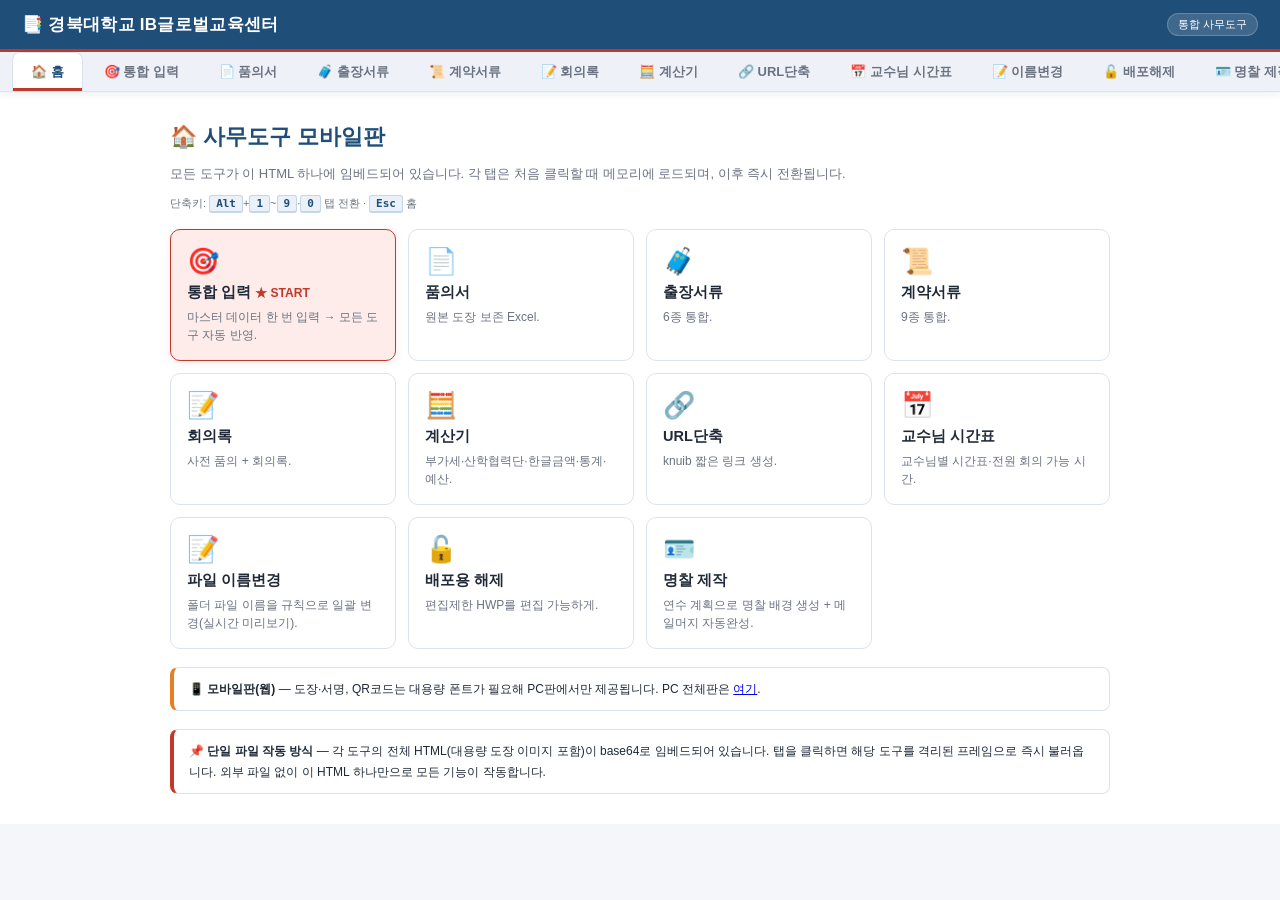
==== index.html @ 20776195 "IB센터 사무도구 웹판 - PWA(모바일) + PC 전체판" ====
<!DOCTYPE html>
<html lang="ko">
<head>
<meta charset="UTF-8">
<meta name="viewport" content="width=device-width, initial-scale=1, viewport-fit=cover">
<meta name="theme-color" content="#1f4e79">
<meta name="apple-mobile-web-app-capable" content="yes">
<meta name="mobile-web-app-capable" content="yes">
<meta name="apple-mobile-web-app-status-bar-style" content="default">
<meta name="apple-mobile-web-app-title" content="IB센터">
<link rel="manifest" href="manifest.webmanifest">
<link rel="apple-touch-icon" href="icon-180.png">
<link rel="icon" href="icon-192.png">
<title>경북대학교 IB글로벌교육센터 · 사무도구 모바일판</title>
<style>
  :root{
    --bg:#f4f6fa; --card:#fff; --line:#dde3ec; --ink:#1f2937;
    --muted:#6b7280; --accent:#1f4e79; --accent-soft:#eaf1f9;
    --brand:#c0392b; --brand-soft:#fdecea;   /* 경북대 크림슨 브랜드 포인트 */
    --ok:#2e7d32; --warn:#e67e22; --danger:#c0392b;
    --font-ui:"KoPub돋움체 Medium","KoPubWorld돋움체 Medium","맑은 고딕","Malgun Gothic",-apple-system,sans-serif;
  }
  *{box-sizing:border-box}
  html,body{margin:0}
  /* 반응형 연속 스크롤: 페이지 전체가 하나의 흐름으로 스크롤(내부 iframe 스크롤바 없음) */
  body{font-family:var(--font-ui);
       background:var(--bg);color:var(--ink);min-height:100vh;-webkit-font-smoothing:antialiased}
  header{background:var(--accent);color:#fff;padding:13px 22px;
         display:flex;align-items:center;gap:12px;flex-wrap:wrap;
         box-shadow:0 2px 10px rgba(31,78,121,.18);border-bottom:3px solid var(--brand);z-index:10}
  header h1{margin:0;font-size:17px;font-weight:700;letter-spacing:.3px}
  header .spacer{flex:1}
  header .badge{background:rgba(255,255,255,.15);padding:3px 10px;border-radius:12px;
       font-size:11px;font-weight:500;border:1px solid rgba(255,255,255,.2)}

  .tabs{display:flex;background:#eef2f8;border-bottom:1px solid var(--line);
        padding:0 12px;gap:2px;overflow-x:auto;-webkit-overflow-scrolling:touch;
        position:sticky;top:0;z-index:30;box-shadow:0 3px 8px rgba(31,78,121,.08)}
  .tab{padding:10px 18px;background:transparent;border:none;cursor:pointer;
       font-size:13px;font-weight:600;color:var(--muted);font-family:inherit;
       border-top-left-radius:8px;border-top-right-radius:8px;
       border:1px solid transparent;border-bottom:none;
       transition:background .15s,color .15s;white-space:nowrap}
  .tab:hover{background:rgba(255,255,255,.7);color:var(--accent)}
  .tab.active{background:#fff;color:var(--accent);border-color:var(--line);
       box-shadow:inset 0 -3px 0 var(--brand)}
  .tab:focus-visible{outline:2px solid var(--brand);outline-offset:-2px}

  .host-wrap{background:#fff}
  .tool-host{display:none}
  .tool-host.active{display:block}
  /* iframe 높이는 자식 콘텐츠 높이에 맞춰 JS가 동적으로 설정 → 내부 스크롤바 없이 페이지가 통째로 스크롤 */
  .tool-host iframe{width:100%;height:70vh;min-height:240px;border:none;background:#fff;display:block}
  .home-pane{padding:30px;max-width:1000px;margin:0 auto}
  .home-pane h2{font-size:22px;color:var(--accent);margin:0 0 12px}
  .home-pane .grid{display:grid;grid-template-columns:repeat(auto-fill,minmax(200px,1fr));gap:12px;margin-top:18px}
  .home-pane .card{background:#fff;border:1px solid var(--line);border-radius:10px;
       padding:16px;text-align:left;cursor:pointer;
       transition:border-color .15s,box-shadow .15s,transform .15s;
       display:flex;flex-direction:column;min-height:112px}
  .home-pane .card:hover{border-color:var(--brand);box-shadow:0 4px 14px rgba(31,78,121,.13);transform:translateY(-2px)}
  .home-pane .card:focus-visible{outline:2px solid var(--brand);outline-offset:2px}
  .home-pane .card h3{margin:0 0 6px;font-size:14.5px;font-weight:700;color:var(--ink)}
  .home-pane .card p{margin:0;font-size:12px;color:var(--muted);line-height:1.5;flex:1}
  .home-pane .card .ico-big{font-size:26px;margin-bottom:6px;display:block}
  .home-pane .card.featured{border-color:var(--brand);background:var(--brand-soft);
       box-shadow:0 2px 8px rgba(192,57,43,.10)}
  .home-pane .info{background:#fff;border:1px solid var(--line);border-left:4px solid var(--brand);
       padding:11px 15px;border-radius:8px;font-size:12px;line-height:1.7;margin-top:18px}

  .loading{padding:40px;text-align:center;color:var(--muted);font-size:13px}
  .loading-spinner{display:inline-block;width:24px;height:24px;
       border:3px solid var(--accent-soft);border-top-color:var(--accent);
       border-radius:50%;animation:spin 1s linear infinite;vertical-align:middle;margin-right:8px}
  @keyframes spin{to{transform:rotate(360deg)}}

  kbd{background:#eaf1f9;color:#1f4e79;padding:1px 6px;border-radius:3px;
       font-size:11px;font-family:Consolas,monospace;font-weight:600;
       border:1px solid #c5d6e6;border-bottom-width:2px}

  /* === 모바일 반응형 (뷰포트 기반 자동 전환) === */
  @media (max-width:680px){
    header{padding:9px 12px}
    header h1{font-size:14px}
    header .badge{display:none}
    .tabs{padding:0 6px}
    .tab{padding:11px 12px;font-size:13px}
    .home-pane{padding:16px}
    .home-pane h2{font-size:18px}
    .home-pane .grid{grid-template-columns:1fr 1fr;gap:10px}
    .home-pane .card{padding:12px}
    .home-pane .card .ico-big{font-size:24px}
    .tool-host iframe{height:88vh}
  }
  @media (max-width:380px){
    .home-pane .grid{grid-template-columns:1fr}
  }
</style>
</head>
<body>
<div id="__jsWarn" style="background:#fdecea;color:#c0392b;border:2px solid #c0392b;border-radius:10px;margin:14px;padding:14px 16px;font-size:14px;font-weight:700;line-height:1.6">
  ❌ JavaScript가 실행되지 않았습니다 — 지금 화면은 브라우저가 아닌 '미리보기(뷰어)'입니다.<br>
  <span style="font-weight:500;font-size:12.5px">이 상태에서는 아이콘을 눌러도 도구가 열리지 않습니다. (아이폰: 카톡·파일 앱에서 바로 열면 미리보기로 열립니다 — 함께 보낸 '모바일진단.html' 안내를 확인하세요)</span>
</div>
<script>
document.getElementById('__jsWarn').style.display='none';
window.__errs=[];
window.addEventListener('error',function(e){
  window.__errs.push((e.message||'오류')+' @'+(e.filename||'')+':'+(e.lineno||''));
  var b=document.getElementById('__errBar');
  if(!b){b=document.createElement('div');b.id='__errBar';
    b.style.cssText='position:fixed;left:8px;right:8px;bottom:8px;z-index:9999;background:#c0392b;color:#fff;padding:10px 14px;border-radius:10px;font-size:12px;line-height:1.5;box-shadow:0 4px 14px rgba(0,0,0,.3)';
    document.body.appendChild(b);}
  b.textContent='⚠️ 스크립트 오류 '+window.__errs.length+'건: '+window.__errs[window.__errs.length-1];
});
</script>
<header>
  <h1>📑 경북대학교 IB글로벌교육센터</h1>
  <span class="spacer"></span>
  <span class="badge">통합 사무도구</span>
</header>

<nav class="tabs">
  <button class="tab active" data-tool="home" onclick="HUB.show('home')">🏠 홈</button>
  <button class="tab" data-tool="master" onclick="HUB.show('master')">🎯 통합 입력</button>
  <button class="tab" data-tool="pumuiseo" onclick="HUB.show('pumuiseo')">📄 품의서</button>
  
  
  <button class="tab" data-tool="biztrip" onclick="HUB.show('biztrip')">🧳 출장서류</button>
  <button class="tab" data-tool="contract" onclick="HUB.show('contract')">📜 계약서류</button>
  <button class="tab" data-tool="meeting" onclick="HUB.show('meeting')">📝 회의록</button>
  <button class="tab" data-tool="calc" onclick="HUB.show('calc')">🧮 계산기</button>
  
  <button class="tab" data-tool="url" onclick="HUB.show('url')">🔗 URL단축</button>
  <button class="tab" data-tool="timetable" onclick="HUB.show('timetable')">📅 교수님 시간표</button><button class="tab" onclick="열기이름변경()">📝 이름변경</button><button class="tab" data-tool="hwpconv" onclick="HUB.show('hwpconv')">🔓 배포해제</button><button class="tab" data-tool="badge" onclick="HUB.show('badge')">🪪 명찰 제작</button>
</nav>

<div class="host-wrap" id="hostWrap">
  <section class="tool-host active" data-tool="home">
    <div class="home-pane">
      <h2>🏠 사무도구 모바일판</h2>
      <p style="font-size:13px;color:var(--muted)">모든 도구가 이 HTML 하나에 임베드되어 있습니다.
        각 탭은 처음 클릭할 때 메모리에 로드되며, 이후 즉시 전환됩니다.</p>
      <p style="font-size:11px;color:var(--muted)">단축키: <kbd>Alt</kbd>+<kbd>1</kbd>~<kbd>9</kbd>·<kbd>0</kbd> 탭 전환 · <kbd>Esc</kbd> 홈</p>

      <div class="grid">
        <div class="card featured" onclick="HUB.show('master')">
          <span class="ico-big">🎯</span><h3>통합 입력 <small style="color:var(--brand);font-weight:700">★ START</small></h3>
          <p>마스터 데이터 한 번 입력 → 모든 도구 자동 반영.</p>
        </div>
        <div class="card" onclick="HUB.show('pumuiseo')"><span class="ico-big">📄</span><h3>품의서</h3><p>원본 도장 보존 Excel.</p></div>
        
        
        <div class="card" onclick="HUB.show('biztrip')"><span class="ico-big">🧳</span><h3>출장서류</h3><p>6종 통합.</p></div>
        <div class="card" onclick="HUB.show('contract')"><span class="ico-big">📜</span><h3>계약서류</h3><p>9종 통합.</p></div>
        <div class="card" onclick="HUB.show('meeting')"><span class="ico-big">📝</span><h3>회의록</h3><p>사전 품의 + 회의록.</p></div>
        <div class="card" onclick="HUB.show('calc')"><span class="ico-big">🧮</span><h3>계산기</h3><p>부가세·산학협력단·한글금액·통계·예산.</p></div>
        
        <div class="card" onclick="HUB.show('url')"><span class="ico-big">🔗</span><h3>URL단축</h3><p>knuib 짧은 링크 생성.</p></div>
        <div class="card" onclick="HUB.show('timetable')"><span class="ico-big">📅</span><h3>교수님 시간표</h3><p>교수님별 시간표·전원 회의 가능 시간.</p></div><div class="card" onclick="열기이름변경()"><span class="ico-big">📝</span><h3>파일 이름변경</h3><p>폴더 파일 이름을 규칙으로 일괄 변경(실시간 미리보기).</p></div><div class="card" onclick="HUB.show('hwpconv')"><span class="ico-big">🔓</span><h3>배포용 해제</h3><p>편집제한 HWP를 편집 가능하게.</p></div><div class="card" onclick="HUB.show('badge')"><span class="ico-big">🪪</span><h3>명찰 제작</h3><p>연수 계획으로 명찰 배경 생성 + 메일머지 자동완성.</p></div>
      </div>

      <div class="info" style="border-left-color:#e67e22"><b>📱 모바일판(웹)</b> — 도장·서명, QR코드는 대용량 폰트가 필요해 PC판에서만 제공됩니다. PC 전체판은 <a href="IB센터_배포판.html">여기</a>.</div>
      <div class="info">
        <b>📌 단일 파일 작동 방식</b> — 각 도구의 전체 HTML(대용량 도장 이미지 포함)이 base64로 임베드되어 있습니다.
        탭을 클릭하면 해당 도구를 격리된 프레임으로 즉시 불러옵니다. 외부 파일 없이 이 HTML 하나만으로 모든 기능이 작동합니다.
      </div>
    </div>
  </section>
  <section class="tool-host" data-tool="master"><div class="loading"><span class="loading-spinner"></span>로드 준비 중...</div></section>
  <section class="tool-host" data-tool="pumuiseo"><div class="loading"><span class="loading-spinner"></span>로드 준비 중...</div></section>
  
  
  <section class="tool-host" data-tool="biztrip"><div class="loading"><span class="loading-spinner"></span>로드 준비 중...</div></section>
  <section class="tool-host" data-tool="contract"><div class="loading"><span class="loading-spinner"></span>로드 준비 중...</div></section>
  <section class="tool-host" data-tool="meeting"><div class="loading"><span class="loading-spinner"></span>로드 준비 중...</div></section>
  <section class="tool-host" data-tool="calc"><div class="loading"><span class="loading-spinner"></span>로드 준비 중...</div></section>
  
  <section class="tool-host" data-tool="url"><div class="loading"><span class="loading-spinner"></span>로드 준비 중...</div></section>
  <section class="tool-host" data-tool="timetable"><div class="loading"><span class="loading-spinner"></span>로드 준비 중...</div></section><section class="tool-host" data-tool="hwpconv"><div class="loading"><span class="loading-spinner"></span>로드 준비 중...</div></section><section class="tool-host" data-tool="badge"><div class="loading"><span class="loading-spinner"></span>로드 준비 중...</div></section>
</div>

<script>
const EMBEDS = {};
EMBEDS.timetable = "[base64]/[base64]/[base64]/rhbzsiKDsp4Drj4QiLCLsnpDsl7Dqs7ztlZnrjIDtlZktMTAxIl0sCiAgICAgIFsi7ZmUIiwxMCwzMCwxMiwwLCLspJHtlZnqtZDsiJjtlZnqtZDsnqzsl7DqtazrsI/[base64]/[base64]/IHAubm0gOiAoJ+q1kOyImOuLmCcgKyAoaSArIDEpKSwKICAgIHJvbGU6IChwICYmIHR5cGVvZiBwLnJvbGUgPT09ICdzdHJpbmcnKSA/IHAucm9sZSA6ICfqtZDsiJjri5gnLAogICAgaW5pOiAocCAmJiB0eXBlb2YgcC5pbmkgPT09ICdzdHJpbmcnICYmIHAuaW5pKSA/IHAuaW5pIDogKHAgJiYgcC5ubSA/IFN0cmluZyhwLm5tKS5jaGFyQXQoMCkgOiAnPycpLAogICAgZGF5czogKHAgJiYgQXJyYXkuaXNBcnJheShwLmRheXMpICYmIHAuZGF5cy5zb21lKHggPT4gRDYuaW5jbHVkZXMoeCkpKSA/IHAuZGF5cy5maWx0ZXIoeCA9PiBENi5pbmNsdWRlcyh4KSkgOiBENi5zbGljZSgpCiAgfSkpOwogIGNvbnN0IHNjaGVkdWxlcyA9IHByb2ZzLm1hcCgoXywgaSkgPT4gewogICAgY29uc3Qgc2MgPSBBcnJheS5pc0FycmF5KGQuc2NoZWR1bGVzW2ldKSA/[base64]/[base64]/[base64]/[base64]/J2hyJzonaGYnfSAke2ZyZWU/[base64]/[base64]/[base64]/[base64]/[base64]/[base64]";
EMBEDS["master"]="[base64]/[base64]/[base64]/[base64]/[base64]/[base64]/[base64]/[base64]/[base64]/[base64]";
EMBEDS["pumuiseo"]="[base64]/[base64]/[base64]/[base64]/[base64]/[base64]/[base64]/[base64]/[base64]/[base64]/[base64]/[base64]/[base64]/KSg/[base64]/[base64]/[base64]/[base64]/[base64]/[base64]/[base64]";
EMBEDS["biztrip"]="[base64]/[base64]/[base64]/[base64]/[base64]/[base64]/[base64]/IGDilqAgJHt0cmlwLmFjYWRlbWljfWAgOiAn4pahIOywuOqwgCc7CiAgJCgncHY0X3BlcmlvZCcpLnRleHRDb250ZW50ID0gKHRyaXAuZGVwYXJ0RGF0ZSAmJiB0cmlwLnJldHVybkRhdGUpCiAgICA/[base64]/[base64]/[base64]/[base64]/[base64]/[base64]/J/[base64]/[base64]/[base64]/[base64]/[base64]/[base64]/[base64]";
EMBEDS["contract"]="[base64]/[base64]/ICfimIUgJyA6ICcnKSArIHYubmFtZSArICh2LnJlcCA/[base64]/[base64]/[base64]/sp4Hqs4QnLAogICfikaIg6rCQ64+F6riw6rSAIOqzoOychOqzteyngeyekC/rsLDsmrDsnpAv7KeB6rOEJywKICAn4pGjIOuqqO2ajOyCrCDqs6DsnITqs7Xsp4HsnpAv67Cw7Jqw7J6QL+yngeqzhCcsCiAgJ+KRpCDsg4HsnoTsnIQg6rWt7ZqM7J2Y7JuQL+uwsOyasOyekC/sp4Hqs4QnLAogICfikaUg7KeA67Cp7J2Y7JuQIOqwkOyCrMK37KGw7IKsL+uwsOyasOyekC/[base64]/[base64]/IGDtlZzquIAg6riI7JWhOiA8Yj7snbzquIggJHtoYW597KCVPC9iPiAoJHtmbXQoYy5hbW91bnQpfeybkClgIDogJ+2VnOq4gCDquIjslaE6IOKAlSc7CgogIGNvbnN0IHR5cGVXb3JkID0gYy50eXBlID09PSAn7Jqp7JetJyA/ICfsmqnsl60nIDogKGMudHlwZSA9PT0gJ+usvO2SiCcgPyAn66y87ZKIIOuCqe2SiCcgOiAn7Iuc7ISkIOqzteyCrCcpOwogIGNvbnN0IGFtb3VudFN0ciA9IGMuYW1vdW50ID8gYOydvOq4iCAke2hhbn3soJUgKO+/[base64]/[base64]/[base64]/[base64]/[base64]/OlxzKuygnFxzKlxkK1xzKu2VrSk/KD86XHMq7KCcXHMqXGQrXHMq7Zi4KT8oPzpccypb6rCALe2eo11ccyrrqqkpPykvZywKICAgIC8o7KCcXHMqXGQrXHMq7KGwKD86XHMq7KCcXHMqXGQrXHMq7ZWtKT8oPzpccyrsoJxccypcZCtccyrtmLgpPyg/OlxzKlvqsIAt7Z6jXVxzKuuqqSk/KS9nLAogICAgLyhcZCvrtoTsnZhccypcZCsoPzpcLlxkKyk/[base64]/[base64]/[base64]/[base64]";
EMBEDS["meeting"]="[base64]/[base64]/[base64]/[base64]/[base64]/IChhLmRlcHR8fCcnKSA6ICcnfTwvdGQ+CiAgICAgIDx0ZCBzdHlsZT0idGV4dC1hbGlnbjpjZW50ZXIiPiR7YSA/[base64]/[base64]/[base64]/[base64]/[base64]/[base64]/[base64]/[base64]/[base64]/[base64]";
EMBEDS["calc"]="[base64]/[base64]/[base64]/[base64]/[base64]/J+uniOydtOuEiOyKpCAnOicnKSArIHJlc3VsdCArICh3aXRoRnVsbCA/[base64]/[base64]/[base64]/[base64]/[base64]/[base64]/[base64]/ICcgb3ZlcicgOiAoY2FwICYmIGxlZnQgPj0gMCA/[base64]/[base64]/[base64]";
EMBEDS["hwpconv"]="[base64]/[base64]/[base64]/[base64]/KG4hPT1zJiYoeih0LG4sdC5ibF90cmVlKSxvLS0pLHoodCwxNix0LmJsX3RyZWUpLHgodCxvLTMsMikpOm88PTEwPyh6KHQsMTcsdC5ibF90cmVlKSx4KHQsby0zLDMpKTooeih0LDE4LHQuYmxfdHJlZSkseCh0LG8tMTEsNykpO289MCxzPW4sMD09PXI/KGw9MTM4LGg9Myk6bj09PXI/KGw9NixoPTMpOihsPTcsaD00KX19O2xldCBGPSExO2NvbnN0IEw9KHQsZSxhLGkpPT57eCh0LDArKGk/[base64]/[base64]/[base64]/[base64]/[base64]/[base64]/[base64]/dC53X3NpemUtdC5pbnNlcnQ6biksdC5oaWdoX3dhdGVyPHQuc3Ryc3RhcnQmJih0LmhpZ2hfd2F0ZXI9dC5zdHJzdGFydCksbj10LmJpX3ZhbGlkKzQyPj4zLG49dC5wZW5kaW5nX2J1Zl9zaXplLW4+NjU1MzU/[base64]/[base64]/[base64]/[base64]/[base64]/MDphLmxldmVsPDY/[base64]/MjowKSsoYS5nemhlYWQuZXh0cmE/[base64]/[base64]/[base64]/MToyfSkoYSxlKTphLnN0cmF0ZWd5PT09bHQ/[base64]/[base64]/[base64]/[base64]/Njp0Pj0yNDg/NTp0Pj0yNDA/NDp0Pj0yMjQ/Mzp0Pj0xOTI/[base64]/MTphPDIwNDg/[base64]/[base64]/[base64]/ZTohMD09PWU/dGU6UXQsInN0cmluZyI9PXR5cGVvZiB0P2EuaW5wdXQ9R3QodCk6IltvYmplY3QgQXJyYXlCdWZmZXJdIj09PUp0LmNhbGwodCk/[base64]/aS1hKzU6NS0oYS1pKSx0LmF2YWlsX291dD1uPHI/[base64]/[base64]/[base64]/MTI4OjApKyhhLm1vZGU9PT1PZXx8YS5tb2RlPT09VGU/[base64]/eGU6KGEuaGVhZD1lLGUuZG9uZT0hMSxrZSl9LGluZmxhdGVTZXREaWN0aW9uYXJ5Oih0LGUpPT57Y29uc3QgYT1lLmxlbmd0aDtsZXQgaSxuLHM7cmV0dXJuIENlKHQpP3hlOihpPXQuc3RhdGUsMCE9PWkud3JhcCYmaS5tb2RlIT09VWU/[base64]/ZTohMD09PWU/JGU6VmUsIltvYmplY3QgQXJyYXlCdWZmZXJdIj09PVFlLmNhbGwodCk/[base64]/[base64]/[base64]/[base64]";
EMBEDS["url"]="[base64]/snbzqtIQ8L3NwYW4+PC9oMT4KICA8ZGl2IGNsYXNzPSJzdWIiPuq4tCDso7zshozrpbwgPGI+aHR0cHM6Ly9kYS5nZC9rbnVpYl/[base64]/[base64]/[base64]/[base64]/[base64]/[base64]/[base64]/[base64]/[base64]";
EMBEDS["badge"]="[base64]/[base64]/KHQ9ZVt1KytdLHI9dTxsP2VbdSsrXTowLHU8bD9lW3UrK106MCk6KHQ9ZS5jaGFyQ29kZUF0KHUrKykscj11PGw/ZS5jaGFyQ29kZUF0KHUrKyk6MCx1PGw/[base64]/Mzk4ODI5MjM4NF5lPj4+MTplPj4+MTt0W3JdPWV9cmV0dXJuIHR9KCk7dC5leHBvcnRzPWZ1bmN0aW9uKGUsdCl7cmV0dXJuIHZvaWQgMCE9PWUmJmUubGVuZ3RoPyJzdHJpbmciIT09bi5nZXRUeXBlT2YoZSk/[base64]/[base64]/[base64]/[base64]/dGhpcy5jb250ZW50QnVmZmVyLnB1c2goZSk6KHRoaXMuYnl0ZXNXcml0dGVuKz1lLmRhdGEubGVuZ3RoLGkucHJvdG90eXBlLnB1c2guY2FsbCh0aGlzLHtkYXRhOmUuZGF0YSxtZXRhOntjdXJyZW50RmlsZT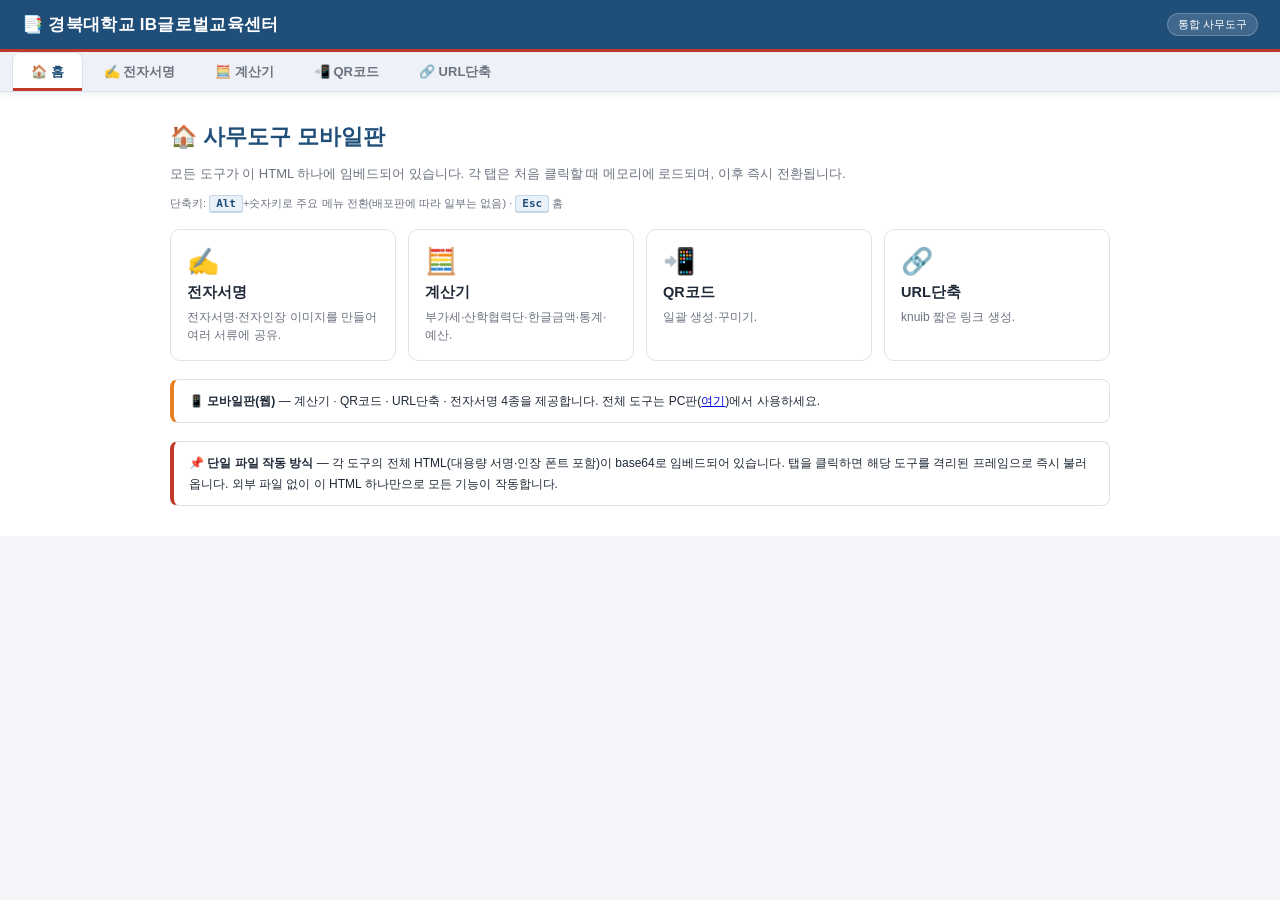
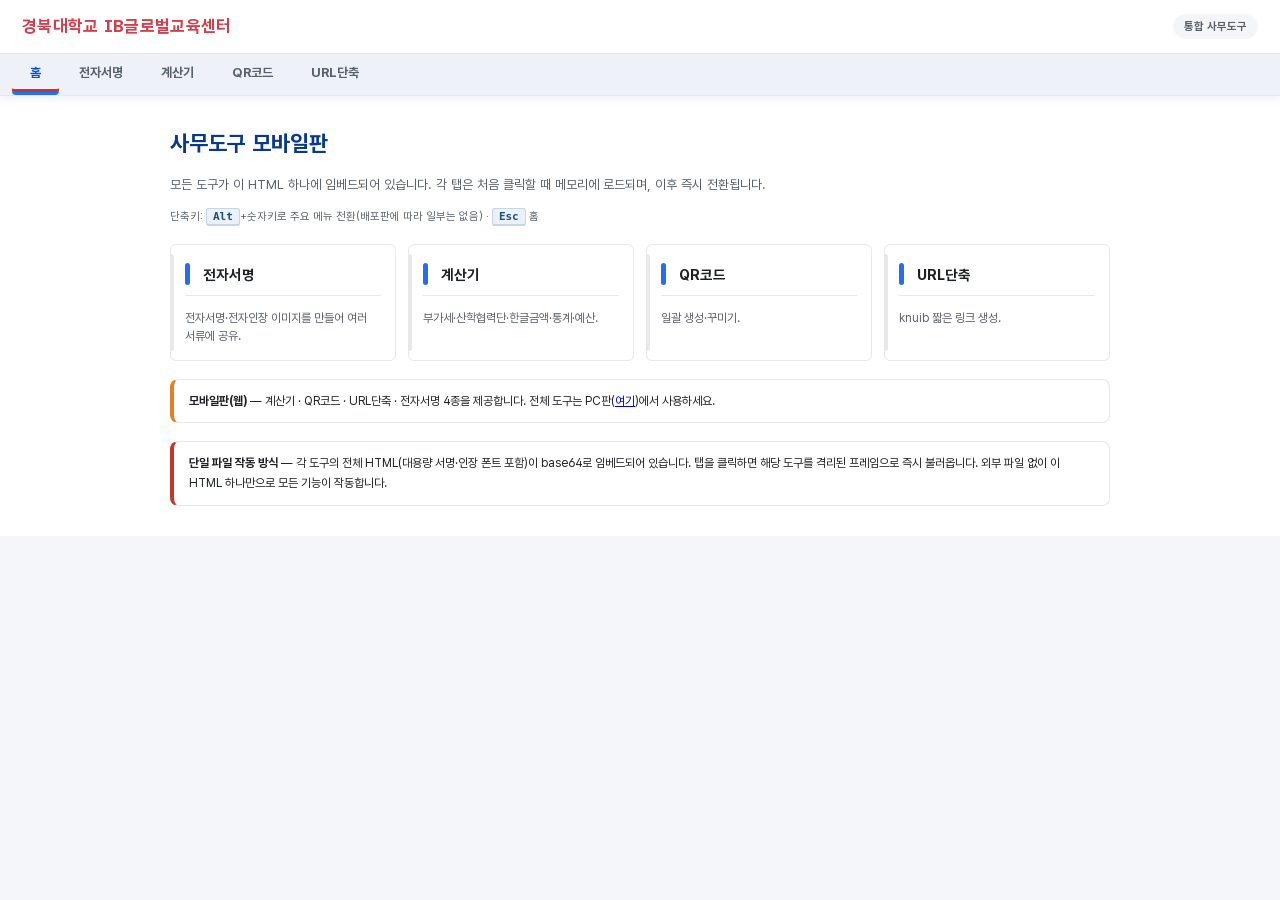
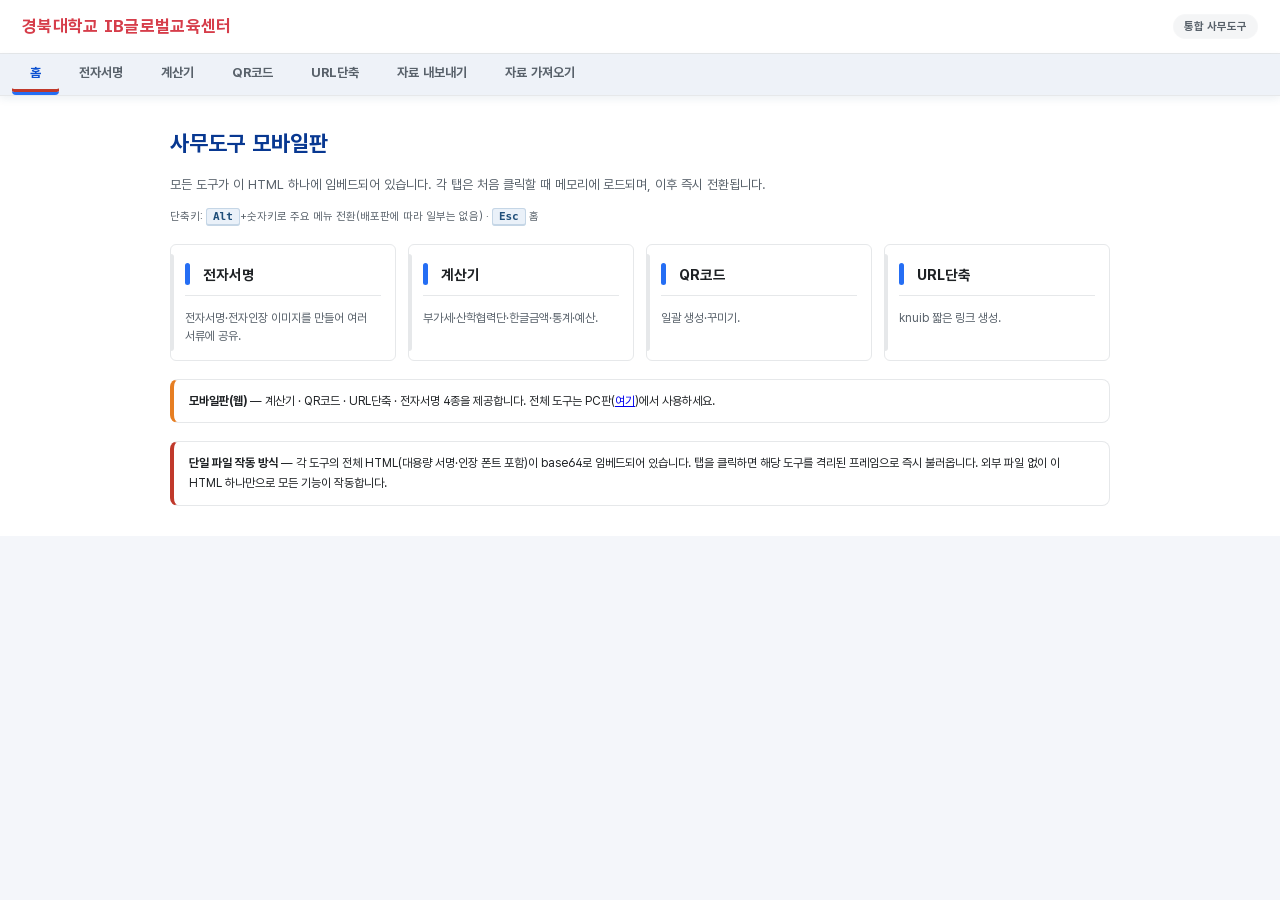
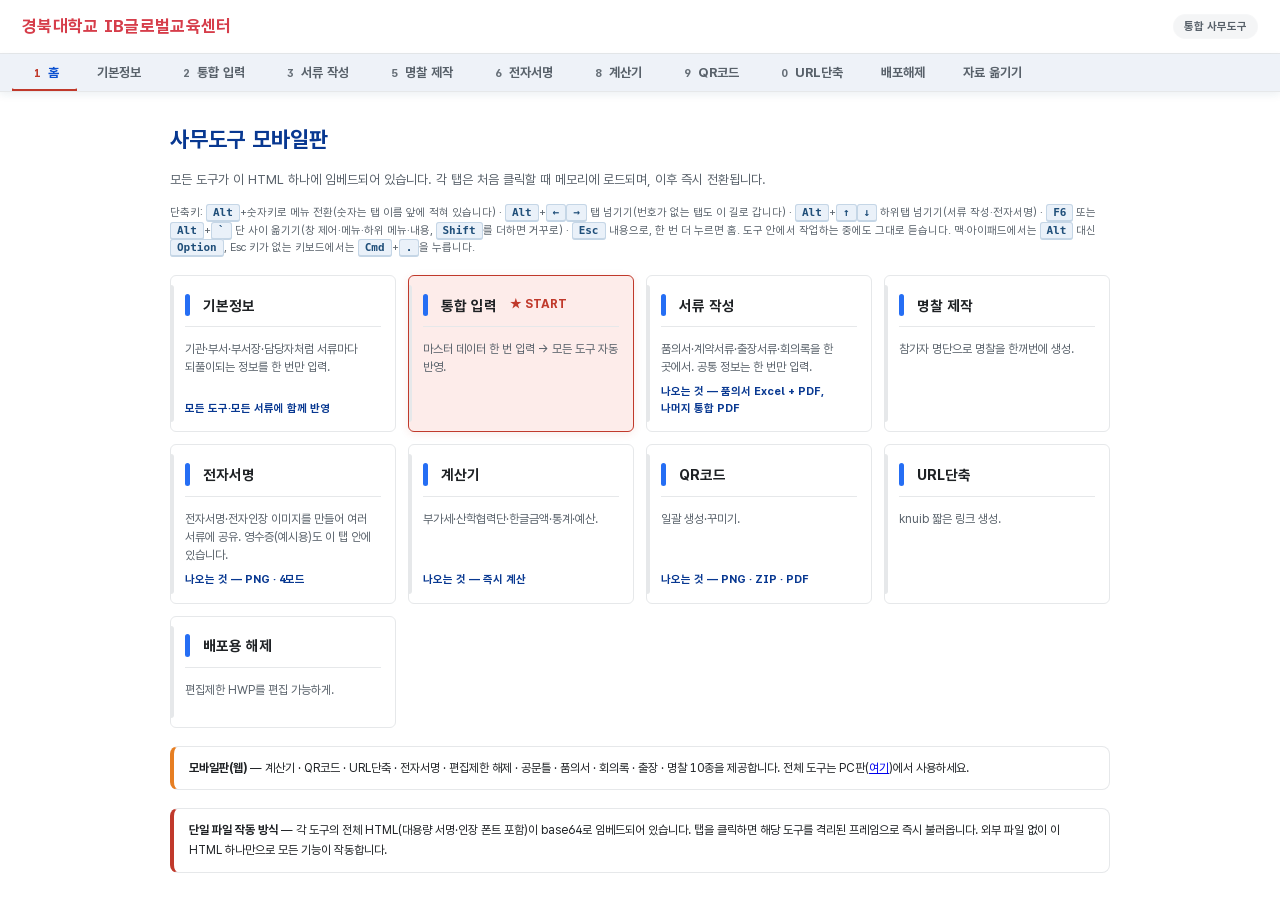
